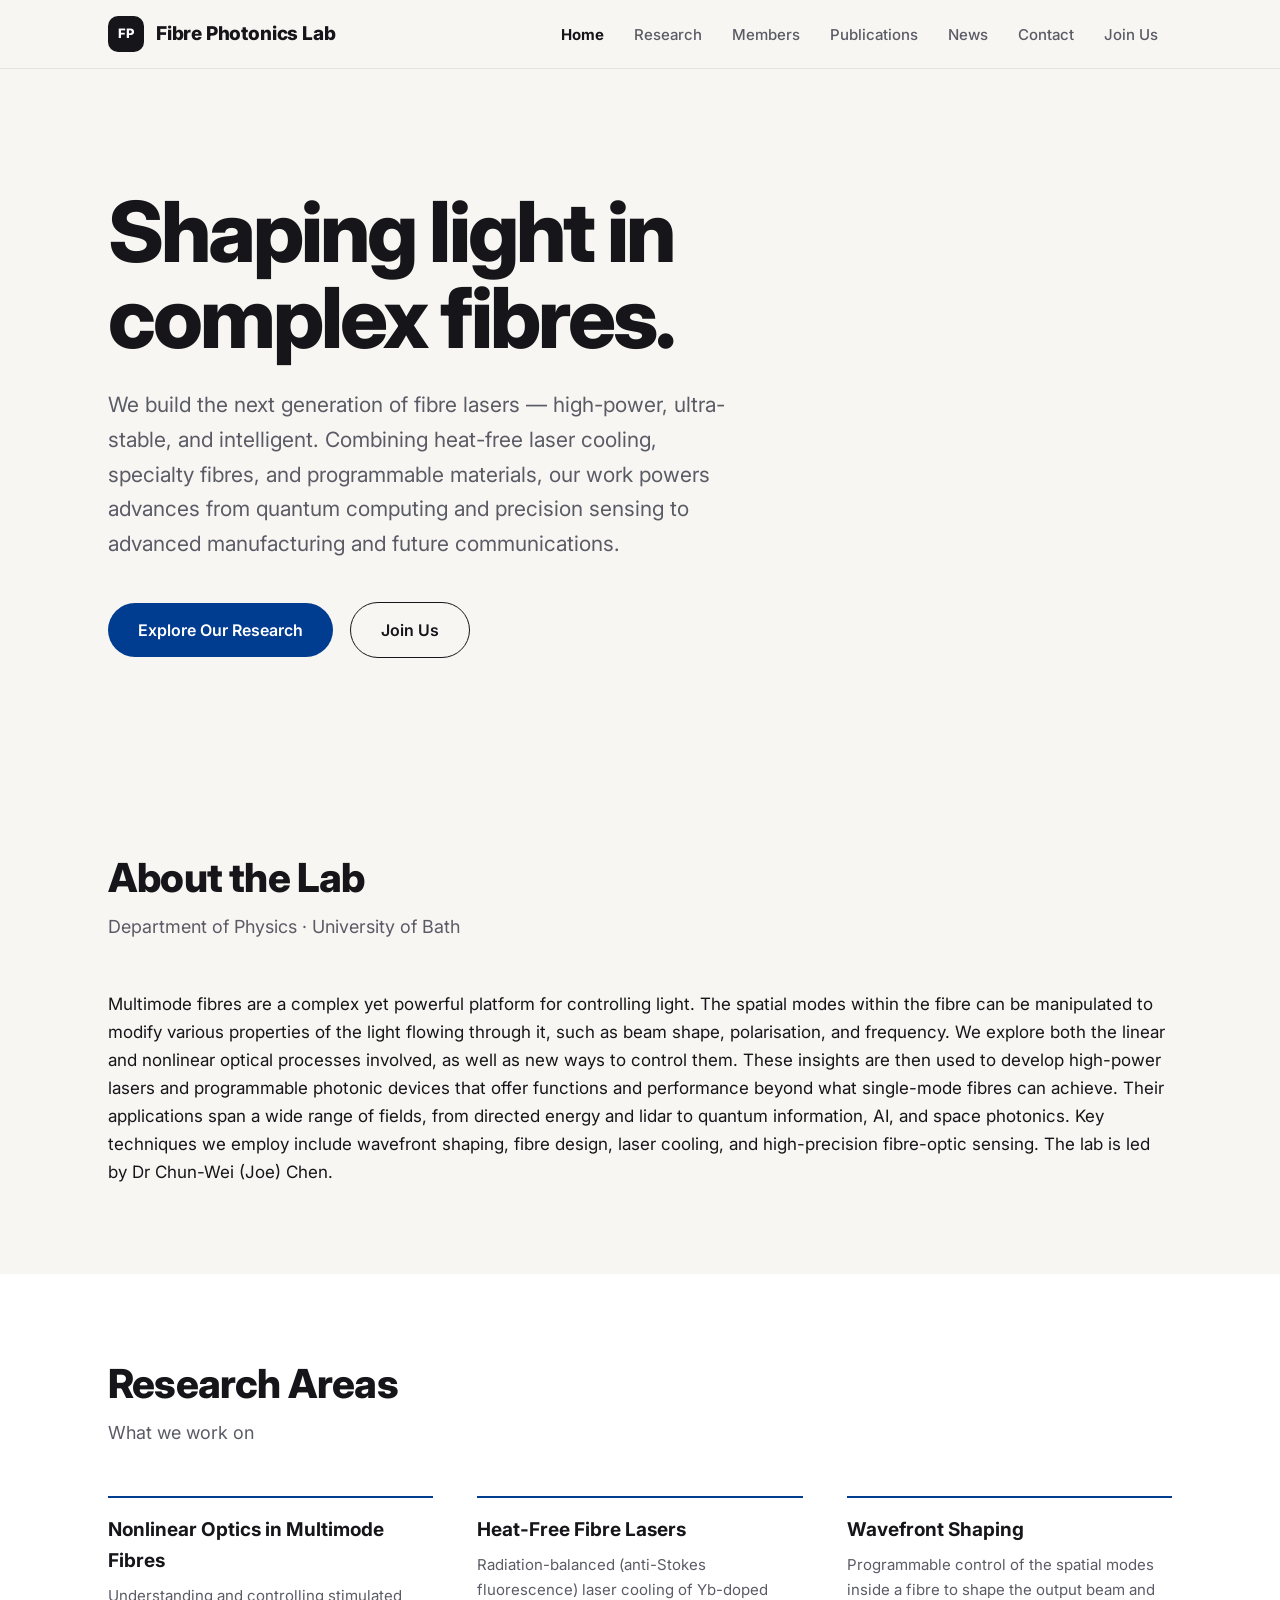
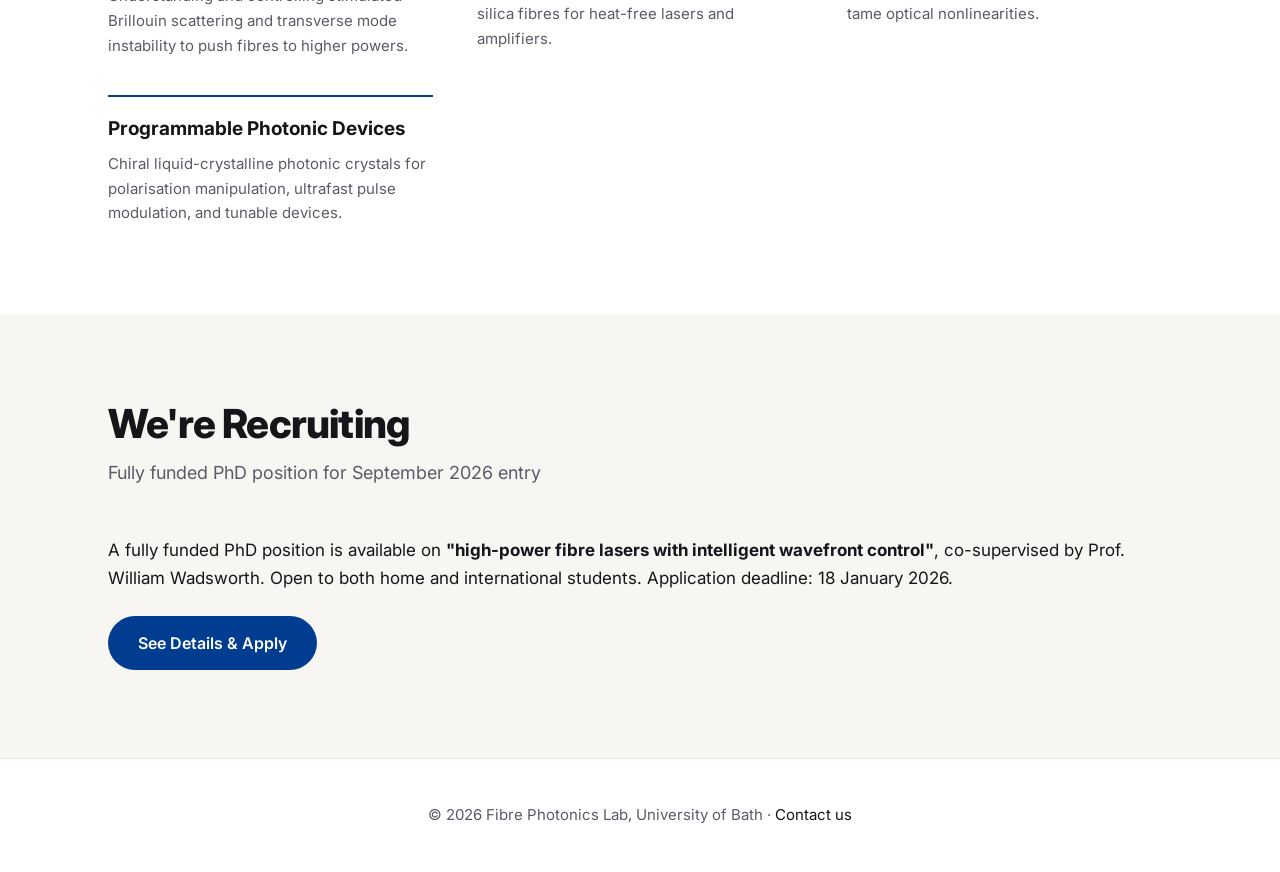
==== index.html @ a0004a12 "Make mobile header non-sticky so dropdown frosted-glass renders on iOS Safari (v4)" ====
<!DOCTYPE html>
<!-- ============================================================
     首頁 (index.html)
     這是網站的門面。想改文字，直接修改下面 <h1>、<p> 等標籤裡的文字。
     ============================================================ -->
<html lang="en">
<head>
  <meta charset="UTF-8">
  <meta name="viewport" content="width=device-width, initial-scale=1.0">
  <title>Fibre Photonics Lab — University of Bath</title>
  <link rel="preconnect" href="https://fonts.googleapis.com">
  <link rel="preconnect" href="https://fonts.gstatic.com" crossorigin>
  <link href="https://fonts.googleapis.com/css2?family=Inter:wght@400;500;600;700;800&display=swap" rel="stylesheet">
  <link rel="stylesheet" href="css/style.css?v=4">
  <script src="js/nav.js?v=4" defer></script>
</head>
<body>

  <!-- 頁首導覽列（每一頁都一樣，改的時候每頁都要改） -->
  <header class="site-header">
    <nav class="nav">
      <a href="index.html" class="nav-brand">
        <span class="nav-logo">FP</span>
        <span>Fibre Photonics Lab</span>
      </a>
      <ul class="nav-links">
        <li><a href="index.html" class="active">Home</a></li>
        <li><a href="research.html">Research</a></li>
        <li><a href="members.html">Members</a></li>
        <li><a href="publications.html">Publications</a></li>
        <li><a href="news.html">News</a></li>
        <li><a href="contact.html">Contact</a></li>
        <li><a href="join.html">Join Us</a></li>
      </ul>
    </nav>
  </header>

  <!-- 首頁大圖區 -->
  <section class="hero">
    <div class="container">
      <h1>Shaping light in<br>complex fibres.</h1>
      <!-- 這段 hero 介紹有兩種版本，每次重新整理由下方 <script> 隨機顯示其一。
           預設文字（給未啟用 JavaScript 的訪客）為版本 A。 -->
      <p id="hero-blurb">We study the linear and nonlinear optics of multimode fibres,
         using wavefront shaping to control how light propagates and amplifies inside them.
         By steering the many spatial modes of a fibre, we tame nonlinear effects and sculpt
         the output beam — turning complexity into a tool for building brighter, cleaner, and
         more controllable light sources.</p>
      <a href="research.html" class="btn">Explore Our Research</a>
      <a href="join.html" class="btn btn-outline">Join Us</a>
    </div>
  </section>

  <!-- 簡介區（採用官方研究說明） -->
  <section class="section">
    <div class="container">
      <h2>About the Lab</h2>
      <p class="subtitle">Department of Physics · University of Bath</p>
      <p>
        Multimode fibres are a complex yet powerful platform for controlling light.
        The spatial modes within the fibre can be manipulated to modify various
        properties of the light flowing through it, such as beam shape, polarisation,
        and frequency. We explore both the linear and nonlinear optical processes
        involved, as well as new ways to control them. These insights are then used
        to develop high-power lasers and programmable photonic devices that offer
        functions and performance beyond what single-mode fibres can achieve. Their
        applications span a wide range of fields, from directed energy and lidar to
        quantum information, AI, and space photonics. Key techniques we employ include
        wavefront shaping, fibre design, laser cooling, and high-precision fibre-optic
        sensing. The lab is led by Dr Chun-Wei (Joe) Chen.
      </p>
    </div>
  </section>

  <!-- 研究方向預覽 -->
  <section class="section section-soft">
    <div class="container">
      <h2>Research Areas</h2>
      <p class="subtitle">What we work on</p>
      <div class="feature-grid">
        <div class="feature">
          <h3>Nonlinear Optics in Multimode Fibres</h3>
          <p>Understanding and controlling stimulated Brillouin scattering and transverse
             mode instability to push fibres to higher powers.</p>
        </div>
        <div class="feature">
          <h3>Heat-Free Fibre Lasers</h3>
          <p>Radiation-balanced (anti-Stokes fluorescence) laser cooling of Yb-doped
             silica fibres for heat-free lasers and amplifiers.</p>
        </div>
        <div class="feature">
          <h3>Wavefront Shaping</h3>
          <p>Programmable control of the spatial modes inside a fibre to shape the output
             beam and tame optical nonlinearities.</p>
        </div>
        <div class="feature">
          <h3>Programmable Photonic Devices</h3>
          <p>Chiral liquid-crystalline photonic crystals for polarisation manipulation,
             ultrafast pulse modulation, and tunable devices.</p>
        </div>
      </div>
    </div>
  </section>

  <!-- 招生提示 -->
  <section class="section">
    <div class="container">
      <h2>We're Recruiting</h2>
      <p class="subtitle">Fully funded PhD position for September 2026 entry</p>
      <p>
        A fully funded PhD position is available on <strong>"high-power fibre lasers with
        intelligent wavefront control"</strong>, co-supervised by Prof. William Wadsworth.
        Open to both home and international students. Application deadline: 18 January 2026.
      </p>
      <p style="margin-top:24px;"><a href="join.html" class="btn">See Details &amp; Apply</a></p>
    </div>
  </section>

  <!-- 頁尾（每一頁都一樣） -->
  <footer class="site-footer">
    <div class="container">
      <p>© 2026 Fibre Photonics Lab, University of Bath ·
         <a href="contact.html">Contact us</a></p>
    </div>
  </footer>

  <!-- Hero 介紹段落：兩種版本，每次載入隨機顯示其一。
       要修改文字，改下面陣列裡的兩個字串即可（用半形雙引號包住，結尾加逗號）。 -->
  <script>
    (function () {
      var blurbs = [
        "We study the linear and nonlinear optics of multimode fibres, using wavefront shaping to control how light propagates and amplifies inside them. By steering the many spatial modes of a fibre, we tame nonlinear effects and sculpt the output beam — turning complexity into a tool for building brighter, cleaner, and more controllable light sources.",
        "We build the next generation of fibre lasers — high-power, ultra-stable, and intelligent. Combining heat-free laser cooling, specialty fibres, and programmable materials, our work powers advances from quantum computing and precision sensing to advanced manufacturing and future communications."
      ];
      var el = document.getElementById('hero-blurb');
      if (el) { el.textContent = blurbs[Math.floor(Math.random() * blurbs.length)]; }
    })();
  </script>

</body>
</html>
---- css/style.css ----
/* ============================================================
   CWC Lab 網站樣式表 (style.css) — 現代淺色版
   ------------------------------------------------------------
   風格：米白底、大字體、大量留白、單一鮮明強調色、滑順動畫。
   想換主色，只要改下面 :root 區塊裡的 --color-accent 即可。
   ============================================================ */

/* --- 1. 全站顏色設定（想換色改這裡） --- */
:root {
  --color-accent: #003c8f;        /* 強調色：University of Bath 藍（按鈕、連結、重點） */
  --color-accent-dark: #002a66;   /* 強調色加深，hover 用 */
  --color-ink: #16161a;           /* 主要文字（接近黑） */
  --color-ink-soft: #5b5b66;      /* 次要文字（灰） */
  --color-bg: #f7f6f3;            /* 全站米白背景 */
  --color-surface: #ffffff;       /* 卡片／區塊白底 */
  --color-border: #e6e4dd;        /* 淺色分隔線 */
  --max-width: 1120px;            /* 內容最大寬度 */
}

/* --- 2. 基本重置 --- */
* { margin: 0; padding: 0; box-sizing: border-box; }
html { scroll-behavior: smooth; }

body {
  font-family: "Inter", -apple-system, "Segoe UI", "Helvetica Neue",
               "PingFang TC", "Microsoft JhengHei", sans-serif;
  color: var(--color-ink);
  background: var(--color-bg);
  line-height: 1.65;
  font-size: 17px;
  -webkit-font-smoothing: antialiased;
}

a { color: var(--color-accent); text-decoration: none; transition: color .15s; }
a:hover { color: var(--color-accent-dark); }

img { max-width: 100%; display: block; }

/* --- 3. 共用容器 --- */
.container {
  max-width: var(--max-width);
  margin: 0 auto;
  padding: 0 28px;
}

.section { padding: 88px 0; }
.section-soft { background: var(--color-surface); }

.section h2 {
  font-size: 40px;
  font-weight: 800;
  letter-spacing: -0.02em;
  line-height: 1.1;
  margin-bottom: 12px;
}
.section .subtitle {
  color: var(--color-ink-soft);
  font-size: 18px;
  margin-bottom: 48px;
}

/* --- 4. 頁首與導覽列（淺色、半透明、滑動時固定） --- */
.site-header {
  background: rgba(247, 246, 243, 0.85);
  backdrop-filter: saturate(180%) blur(12px);
  -webkit-backdrop-filter: saturate(180%) blur(12px);
  border-bottom: 1px solid var(--color-border);
  position: sticky;
  top: 0;
  z-index: 100;
}
.nav {
  display: flex;
  align-items: center;
  justify-content: space-between;
  max-width: var(--max-width);
  margin: 0 auto;
  padding: 16px 28px;
}
.nav-brand {
  display: flex;
  align-items: center;
  gap: 12px;
  color: var(--color-ink);
  font-weight: 800;
  font-size: 19px;
  letter-spacing: -0.01em;
}
.nav-brand:hover { color: var(--color-ink); }
.nav-logo {
  width: 36px; height: 36px;
  background: var(--color-ink);
  color: #fff;
  border-radius: 10px;
  display: grid; place-items: center;
  font-weight: 800; font-size: 13px;
  letter-spacing: 0.02em;
}
.nav-links { display: flex; gap: 2px; list-style: none; flex-wrap: wrap; }
.nav-links a {
  color: var(--color-ink-soft);
  padding: 8px 14px;
  border-radius: 8px;
  font-size: 15px;
  font-weight: 500;
  transition: background .15s, color .15s;
}
.nav-links a:hover { background: rgba(0,0,0,.05); color: var(--color-ink); }
.nav-links a.active { color: var(--color-ink); font-weight: 700; }

/* 漢堡按鈕：電腦版隱藏，手機版才顯示（見下方 media query） */
.nav-toggle {
  display: none;
  flex-direction: column;
  justify-content: center;
  gap: 5px;
  width: 44px; height: 40px;
  padding: 8px;
  background: none; border: 0; cursor: pointer;
}
.nav-toggle span {
  display: block; width: 24px; height: 2px;
  background: var(--color-ink); border-radius: 2px;
  transition: transform .2s ease, opacity .2s ease;
}

/* --- 5. 首頁大圖 (Hero) — 淺色、超大標題 --- */
.hero {
  padding: 120px 0 110px;
  text-align: left;
}
.hero h1 {
  font-size: clamp(44px, 7vw, 84px);
  font-weight: 800;
  line-height: 1.02;
  letter-spacing: -0.035em;
  margin-bottom: 28px;
}
.hero p {
  font-size: 21px;
  max-width: 620px;
  margin-bottom: 40px;
  color: var(--color-ink-soft);
}
.btn {
  display: inline-block;
  background: var(--color-accent);
  color: #fff;
  padding: 14px 30px;
  border-radius: 999px;
  font-weight: 600;
  font-size: 16px;
  transition: transform .12s, box-shadow .15s, background .15s;
}
.btn:hover {
  color: #fff;
  background: var(--color-accent-dark);
  transform: translateY(-2px);
  box-shadow: 0 10px 24px rgba(0,60,143,.28);
}
.btn-outline {
  background: transparent;
  border: 1.5px solid var(--color-ink);
  color: var(--color-ink);
  margin-left: 12px;
}
.btn-outline:hover {
  background: var(--color-ink);
  color: #fff;
  box-shadow: none;
}

/* --- 6. 卡片格線（研究方向、成員共用） --- */
.grid {
  display: grid;
  gap: 24px;
  grid-template-columns: repeat(auto-fill, minmax(280px, 1fr));
}
.card {
  background: var(--color-surface);
  border: 1px solid var(--color-border);
  border-radius: 18px;
  padding: 32px;
  transition: box-shadow .2s, transform .2s, border-color .2s;
}
.card:hover {
  box-shadow: 0 18px 40px rgba(22,22,26,.08);
  transform: translateY(-4px);
  border-color: transparent;
}
.card h3 { font-size: 22px; font-weight: 700; letter-spacing: -0.01em; margin-bottom: 12px; }
.card p { color: var(--color-ink-soft); font-size: 16px; }

/* 區塊在白底時，卡片改用米白底以製造層次 */
.section-soft .card { background: var(--color-bg); }

/* --- 6b. 無方塊的特色格線（首頁研究區用） --- */
.feature-grid {
  display: grid;
  gap: 36px 44px;
  grid-template-columns: repeat(auto-fill, minmax(240px, 1fr));
  margin-top: 8px;
}
.feature { border-top: 2px solid var(--color-accent); padding-top: 16px; }
.feature h3 { font-size: 19px; font-weight: 700; color: var(--color-ink); margin-bottom: 8px; }
.feature p { color: var(--color-ink-soft); font-size: 15px; }

/* --- 6c. 重點區塊（左側強調線，非方框） --- */
.highlight { border-left: 4px solid var(--color-accent); padding: 6px 0 6px 24px; margin-bottom: 44px; }
.highlight h3 { font-size: 23px; font-weight: 700; letter-spacing: -0.01em; margin-bottom: 12px; }
.highlight p { color: var(--color-ink-soft); }

/* --- 7. 成員大頭照（用文字縮寫當預設頭像） --- */
.person { text-align: center; }
.avatar {
  width: 104px; height: 104px;
  border-radius: 50%;
  margin: 0 auto 16px;
  background: var(--color-accent);
  color: #fff;
  display: grid; place-items: center;
  font-size: 34px; font-weight: 700;
  overflow: hidden;
}
.avatar img { width: 100%; height: 100%; object-fit: cover; }
.person h3 { font-size: 19px; margin-bottom: 2px; }
.person .role { color: var(--color-accent); font-weight: 600; font-size: 14px; margin-bottom: 8px; }
.person .bio { font-size: 15px; color: var(--color-ink-soft); }

/* --- 8. 論文清單 --- */
.pub-year {
  font-size: 26px; font-weight: 800; letter-spacing: -0.01em;
  margin: 44px 0 16px;
  padding-bottom: 10px;
  border-bottom: 2px solid var(--color-ink);
}
.pub-list { list-style: none; }
.pub-item { padding: 20px 0; border-bottom: 1px solid var(--color-border); }
.pub-item .pub-title { font-weight: 600; }
.pub-item .pub-authors { color: var(--color-ink-soft); font-size: 15px; }
.pub-item .pub-venue { font-style: italic; color: var(--color-ink-soft); font-size: 15px; }
.pub-item .pub-note { display: block; font-size: 13px; color: var(--color-accent); margin-top: 3px; }
.pub-count { color: var(--color-ink-soft); font-size: 15px; margin-bottom: 8px; }

/* --- 9. 消息列表 --- */
.news-item { display: flex; gap: 24px; padding: 22px 0; border-bottom: 1px solid var(--color-border); }
.news-date { color: var(--color-accent); font-weight: 700; white-space: nowrap; min-width: 110px; }

/* --- 10. 聯絡頁 --- */
.contact-grid { display: grid; grid-template-columns: 1fr 1fr; gap: 48px; }
.contact-info p { margin-bottom: 14px; }
.map-placeholder {
  background: var(--color-surface);
  border: 1px dashed var(--color-border);
  border-radius: 18px;
  min-height: 280px;
  display: grid; place-items: center;
  color: var(--color-ink-soft);
}

/* --- 10b. 成員名冊（橫向列，不用方框） --- */
.roster { margin-top: 4px; }
.role-group {
  font-size: 13px; text-transform: uppercase; letter-spacing: .1em;
  color: var(--color-accent); font-weight: 700;
  margin: 44px 0 4px;
}
.role-group:first-child { margin-top: 0; }
.profile-row {
  display: flex;
  gap: 30px;
  align-items: flex-start;
  padding: 30px 0;
  border-top: 1px solid var(--color-border);
}
.profile-row .avatar {
  margin: 0; flex-shrink: 0;
  width: 96px; height: 96px; font-size: 30px;
}
.profile-body { flex: 1; }
.profile-body h3 { font-size: 22px; margin-bottom: 2px; }
.profile-body .role { color: var(--color-accent); font-weight: 600; font-size: 15px; margin-bottom: 12px; }
.profile-body .bio { color: var(--color-ink-soft); font-size: 16px; margin-bottom: 10px; }
.profile-body .links { font-size: 15px; color: var(--color-ink-soft); }

/* --- 10c. 研究編號條列（不用方框） --- */
.research-overview { font-size: 19px; max-width: 780px; color: var(--color-ink); margin-bottom: 8px; }
.research-list { margin-top: 20px; }
.research-entry {
  display: grid;
  grid-template-columns: 60px 1fr;
  gap: 26px;
  padding: 30px 0;
  border-top: 1px solid var(--color-border);
}
.research-entry .num {
  font-size: 30px; font-weight: 800; color: var(--color-accent);
  font-variant-numeric: tabular-nums; line-height: 1.05;
}
.research-entry h3 { font-size: 23px; font-weight: 700; letter-spacing: -0.01em; margin-bottom: 8px; }
.research-entry p { color: var(--color-ink-soft); font-size: 16px; }

/* --- 11. 頁尾（淺色） --- */
.site-footer {
  background: var(--color-surface);
  border-top: 1px solid var(--color-border);
  color: var(--color-ink-soft);
  padding: 44px 0;
  text-align: center;
  font-size: 15px;
}
.site-footer a { color: var(--color-ink); }

/* --- 12. 手機版調整 --- */
@media (max-width: 720px) {
  .section { padding: 60px 0; }
  .section h2 { font-size: 32px; }
  .hero { padding: 80px 0 70px; }
  .hero p { font-size: 18px; }

  /* 手機版導覽列：品牌 + 漢堡按鈕一行；選單以絕對定位浮在頁面內容「之上」，
     展開時不會把下方內容往下推（避免跳動）。 */
  /* iOS Safari 限制：磨砂用在「吸頂頁首裡的子元素」會失效。
     手機版改成不吸頂（position: static），並關掉頁首自身的 backdrop-filter，
     讓選單的 backdrop-filter 能直接模糊到頁面內容。電腦版仍維持吸頂。 */
  .site-header {
    position: static;
    -webkit-backdrop-filter: none;
    backdrop-filter: none;
  }
  .nav { position: relative; }
  .nav-toggle { display: flex; }
  .nav-links {
    display: none;
    position: absolute;
    top: 100%;
    left: 0;
    right: 0;
    flex-direction: column;
    gap: 12px;
    padding: 14px 24px 20px;
    /* 玻璃磨砂：約 85% 不透明（穿透率 ~15%）+ 背景模糊 */
    background: rgba(247, 246, 243, 0.92);
    -webkit-backdrop-filter: saturate(180%) blur(40px);
    backdrop-filter: saturate(180%) blur(40px);
    border-bottom: 1px solid var(--color-border);
    box-shadow: 0 14px 28px rgba(0,0,0,.14);
    z-index: 200;
  }
  .nav.nav-open .nav-links { display: flex; }
  .nav-links a { padding: 14px 8px; font-size: 19px; }
  /* 開啟時把三條線變成 X */
  .nav.nav-open .nav-toggle span:nth-child(1) { transform: translateY(7px) rotate(45deg); }
  .nav.nav-open .nav-toggle span:nth-child(2) { opacity: 0; }
  .nav.nav-open .nav-toggle span:nth-child(3) { transform: translateY(-7px) rotate(-45deg); }

  .contact-grid { grid-template-columns: 1fr; }
  .btn-outline { margin-left: 0; margin-top: 12px; }
  .profile-row { flex-direction: column; gap: 16px; }
  .research-entry { grid-template-columns: 1fr; gap: 8px; }
  .research-entry .num { font-size: 22px; }
}

/* --- 13. 聯絡頁地圖內嵌 --- */
.map-embed {
  border: 0;
  width: 100%;
  height: 320px;
  border-radius: 18px;
  display: block;
}
.map-actions { margin-top: 14px; }
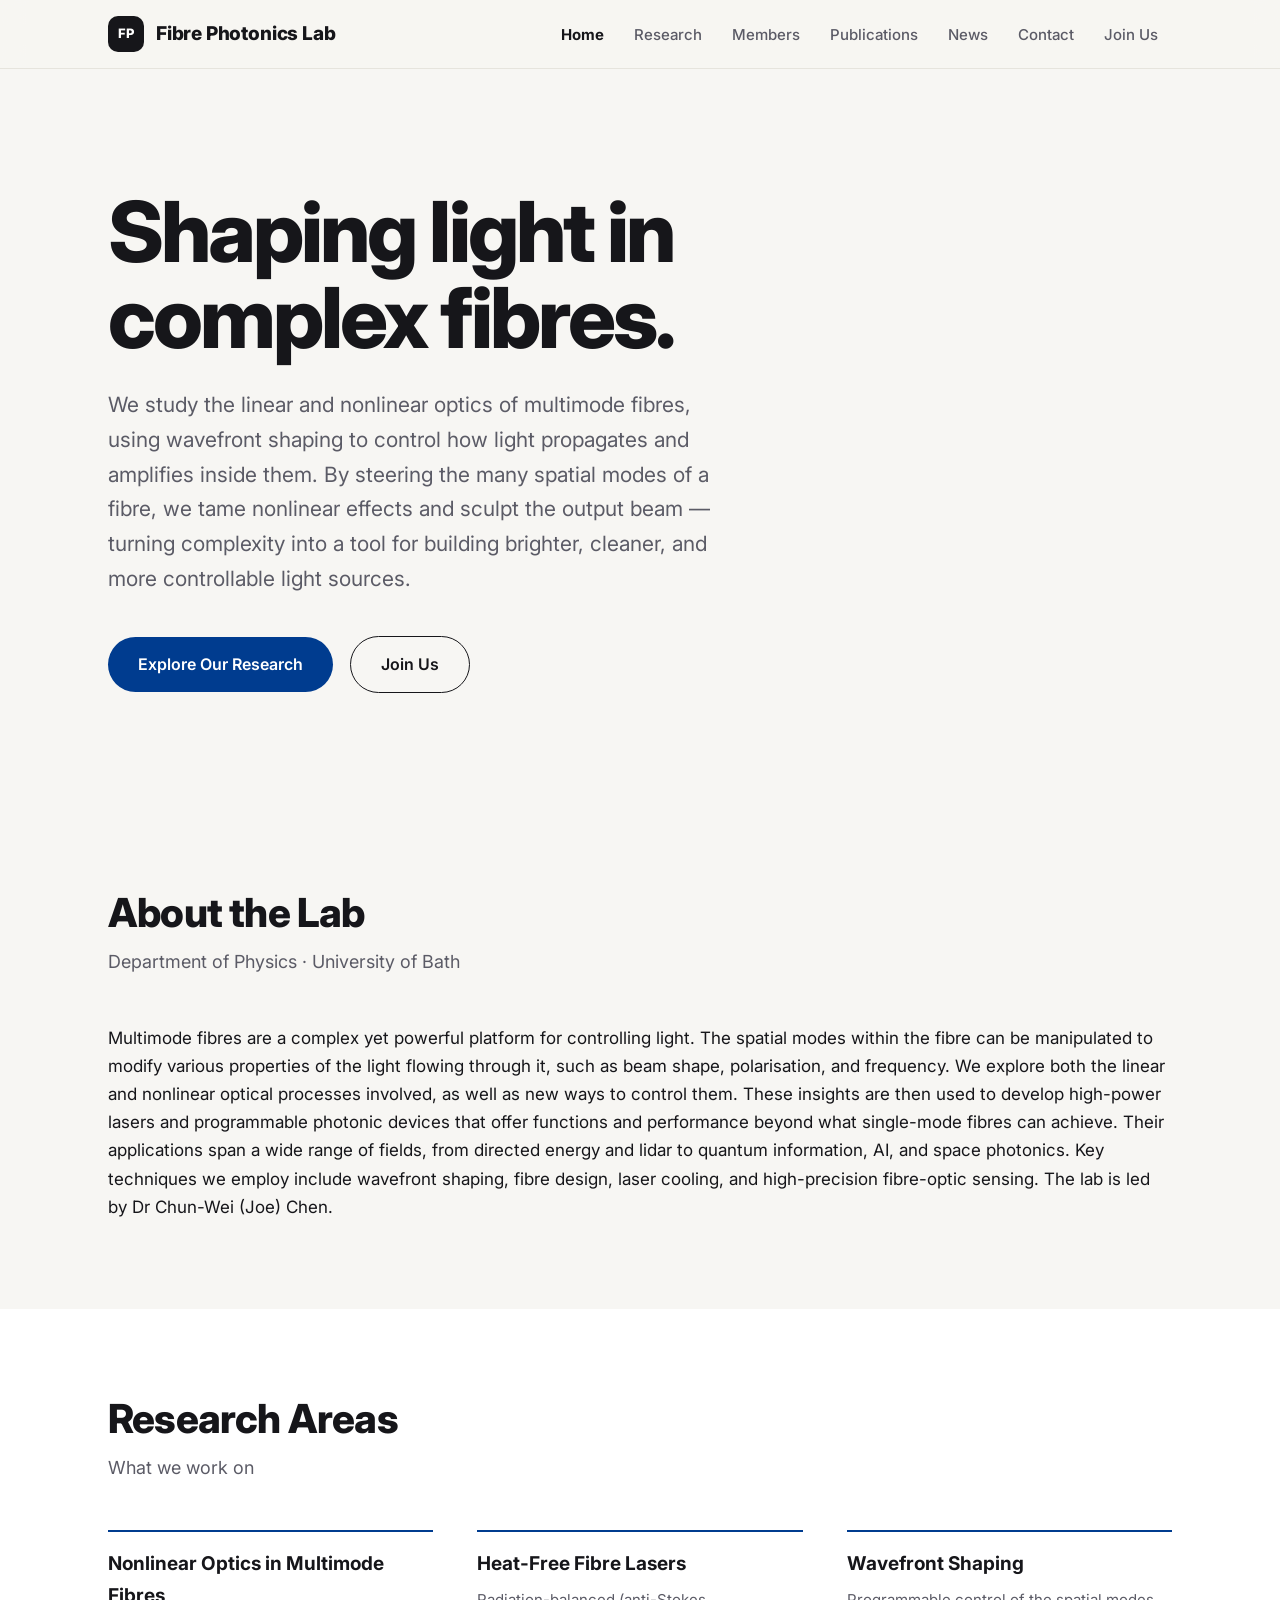
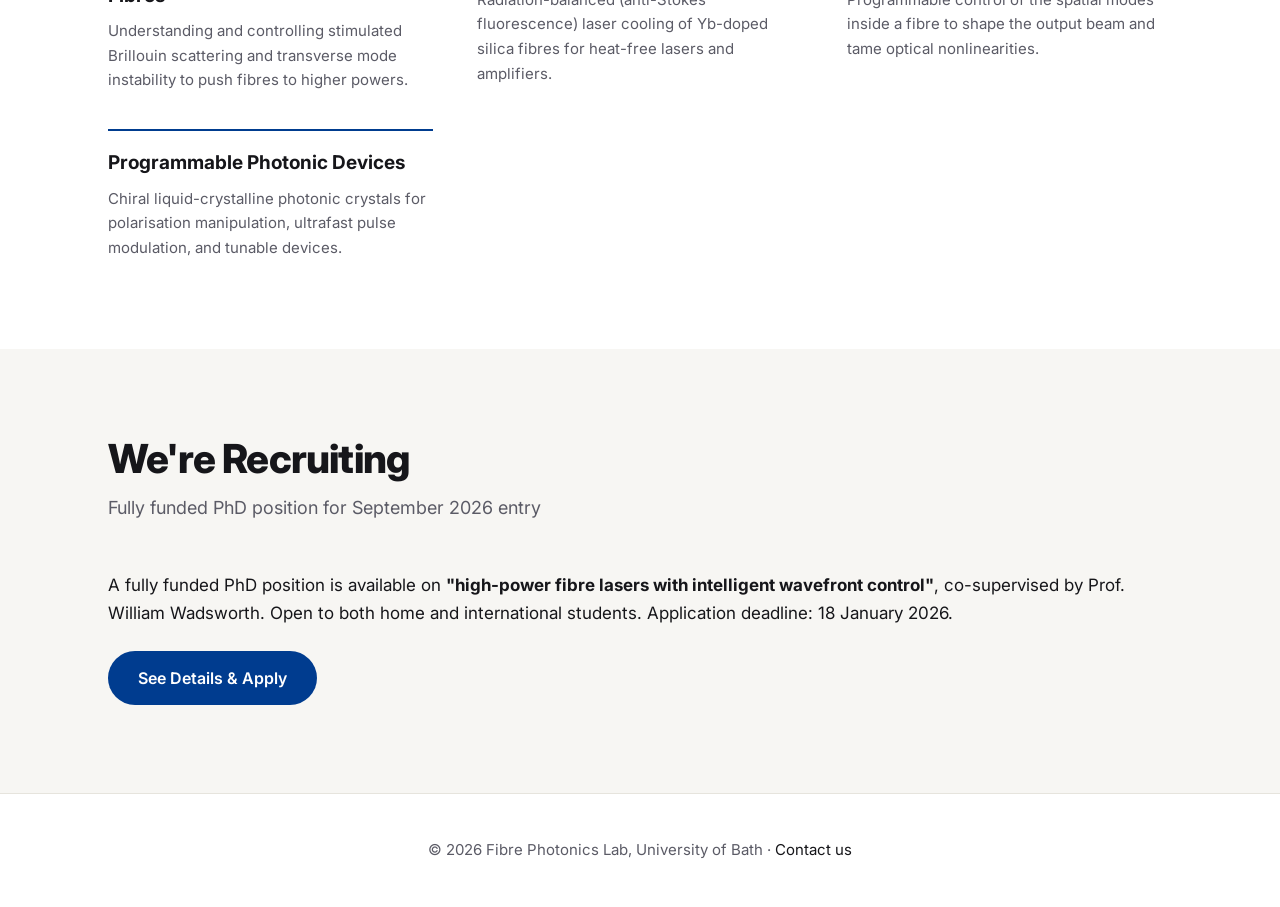
==== commit b8fc070f: "Add per-article DOI link buttons on Publications page (Crossref-resolved)" ====
--- a/index.html
+++ b/index.html
@@ -11,8 +11,8 @@
   <link rel="preconnect" href="https://fonts.googleapis.com">
   <link rel="preconnect" href="https://fonts.gstatic.com" crossorigin>
   <link href="https://fonts.googleapis.com/css2?family=Inter:wght@400;500;600;700;800&display=swap" rel="stylesheet">
-  <link rel="stylesheet" href="css/style.css?v=4">
-  <script src="js/nav.js?v=4" defer></script>
+  <link rel="stylesheet" href="css/style.css?v=5">
+  <script src="js/nav.js?v=5" defer></script>
 </head>
 <body>
 
--- a/css/style.css
+++ b/css/style.css
@@ -241,6 +241,18 @@
 .pub-item .pub-venue { font-style: italic; color: var(--color-ink-soft); font-size: 15px; }
 .pub-item .pub-note { display: block; font-size: 13px; color: var(--color-accent); margin-top: 3px; }
 .pub-count { color: var(--color-ink-soft); font-size: 15px; margin-bottom: 8px; }
+.pub-link {
+  display: inline-block;
+  margin-top: 10px;
+  padding: 5px 15px;
+  font-size: 13px;
+  font-weight: 600;
+  color: var(--color-accent);
+  border: 1px solid var(--color-accent);
+  border-radius: 999px;
+  transition: background .15s, color .15s;
+}
+.pub-link:hover { background: var(--color-accent); color: #fff; text-decoration: none; }
 
 /* --- 9. 消息列表 --- */
 .news-item { display: flex; gap: 24px; padding: 22px 0; border-bottom: 1px solid var(--color-border); }
@@ -315,37 +327,33 @@
 @media (max-width: 720px) {
   .section { padding: 60px 0; }
   .section h2 { font-size: 32px; }
-  .hero { padding: 80px 0 70px; }
+  .hero { padding: 44px 0 64px; }
   .hero p { font-size: 18px; }
 
-  /* 手機版導覽列：品牌 + 漢堡按鈕一行；選單以絕對定位浮在頁面內容「之上」，
-     展開時不會把下方內容往下推（避免跳動）。 */
-  /* iOS Safari 限制：磨砂用在「吸頂頁首裡的子元素」會失效。
-     手機版改成不吸頂（position: static），並關掉頁首自身的 backdrop-filter，
-     讓選單的 backdrop-filter 能直接模糊到頁面內容。電腦版仍維持吸頂。 */
+  /* 手機版導覽列：頁首改為「固定吸頂」(position: fixed)，選單在「頁首內」展開，
+     由頁首這一個元素本身的 backdrop-filter 一起磨砂 —— iOS Safari 對吸頂元素
+     本身的磨砂是支援的（對其子元素則否），這樣選單才會有磨砂效果。
+     固定定位也讓選單展開時不會把頁面內容往下推（避免跳動），標題維持吸頂。 */
   .site-header {
-    position: static;
-    -webkit-backdrop-filter: none;
-    backdrop-filter: none;
+    position: fixed;
+    top: 0; left: 0; right: 0;
+    /* 玻璃磨砂：約 92% 不透明（穿透率 ~8%）+ 背景模糊 */
+    background: rgba(247, 246, 243, 0.92);
+    -webkit-backdrop-filter: saturate(180%) blur(40px);
+    backdrop-filter: saturate(180%) blur(40px);
+    box-shadow: 0 6px 20px rgba(0, 0, 0, .06);
   }
-  .nav { position: relative; }
+  body { padding-top: 68px; } /* 預留固定頁首高度；JS 會再校正成精確值 */
+  .nav { flex-wrap: wrap; }
   .nav-toggle { display: flex; }
   .nav-links {
     display: none;
-    position: absolute;
-    top: 100%;
-    left: 0;
-    right: 0;
+    width: 100%;
     flex-direction: column;
     gap: 12px;
-    padding: 14px 24px 20px;
-    /* 玻璃磨砂：約 85% 不透明（穿透率 ~15%）+ 背景模糊 */
-    background: rgba(247, 246, 243, 0.92);
-    -webkit-backdrop-filter: saturate(180%) blur(40px);
-    backdrop-filter: saturate(180%) blur(40px);
-    border-bottom: 1px solid var(--color-border);
-    box-shadow: 0 14px 28px rgba(0,0,0,.14);
-    z-index: 200;
+    margin-top: 8px;
+    padding: 10px 0 4px;
+    border-top: 1px solid var(--color-border);
   }
   .nav.nav-open .nav-links { display: flex; }
   .nav-links a { padding: 14px 8px; font-size: 19px; }
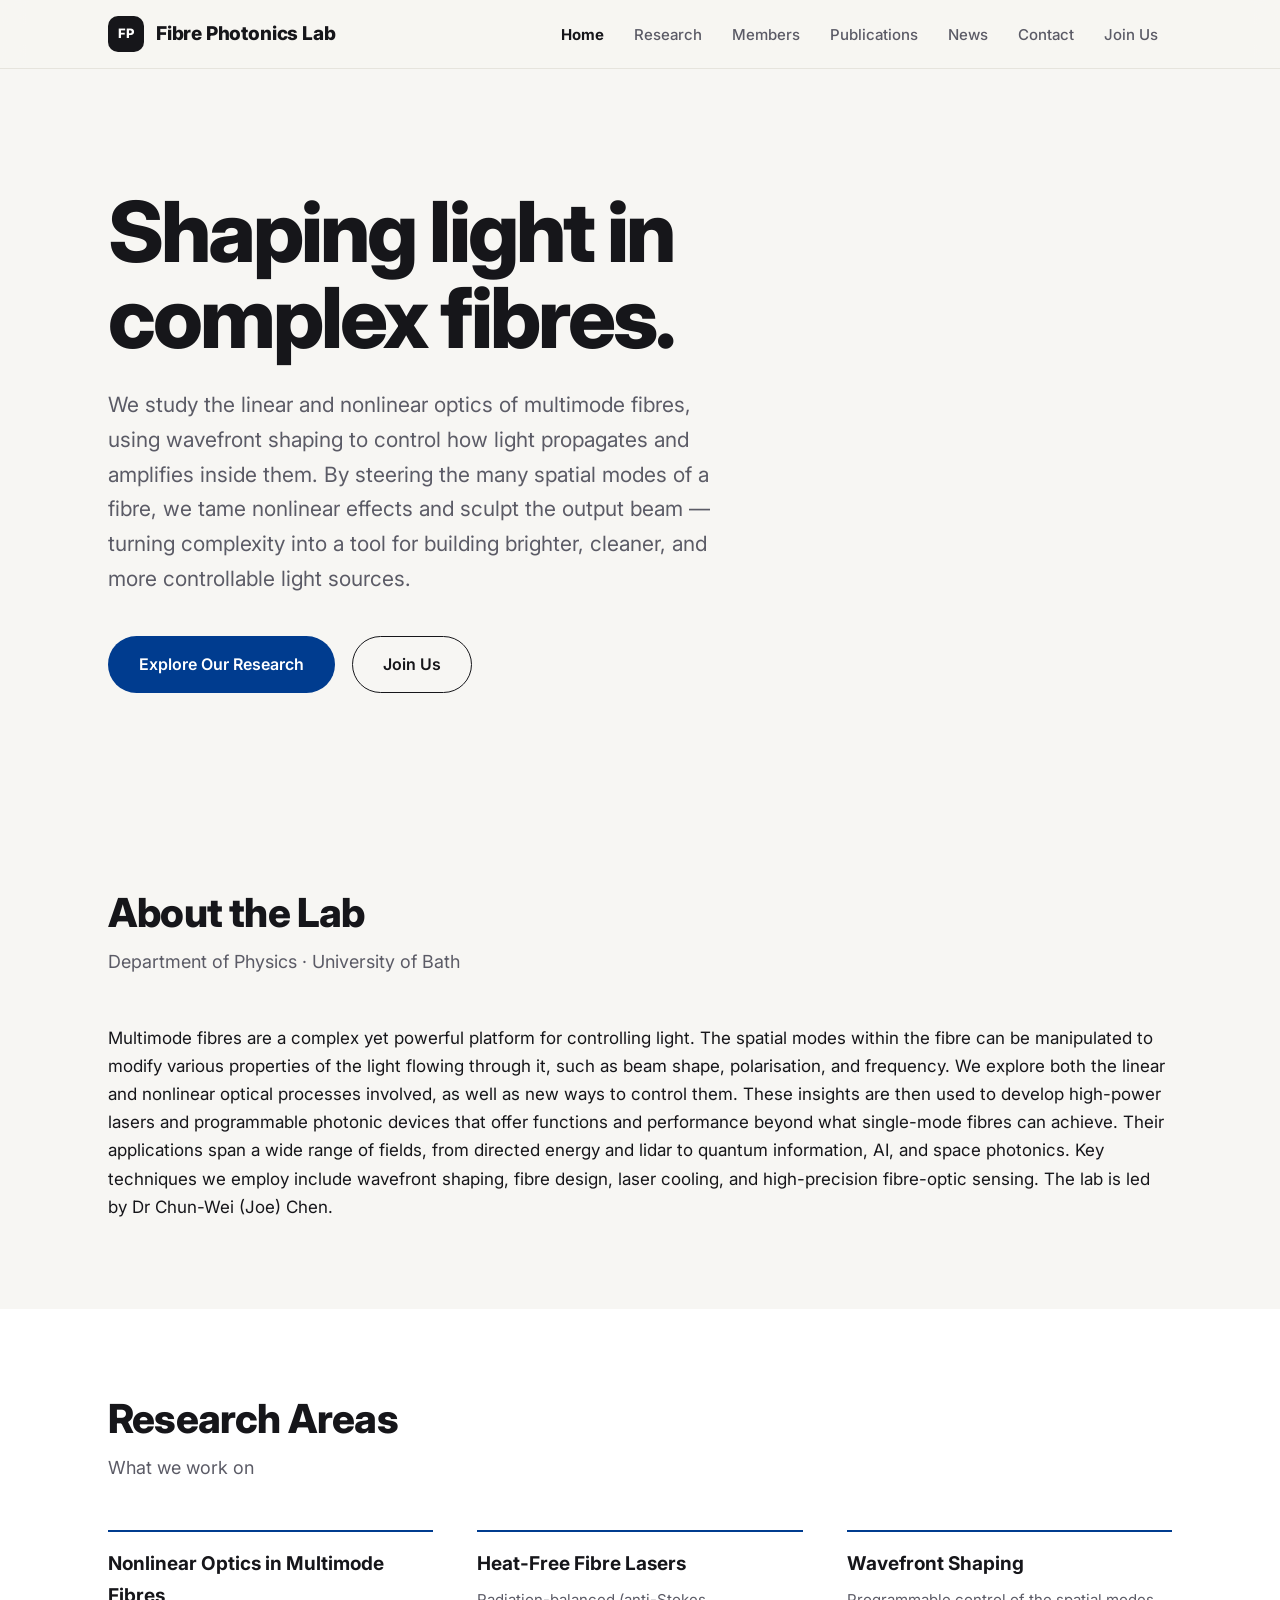
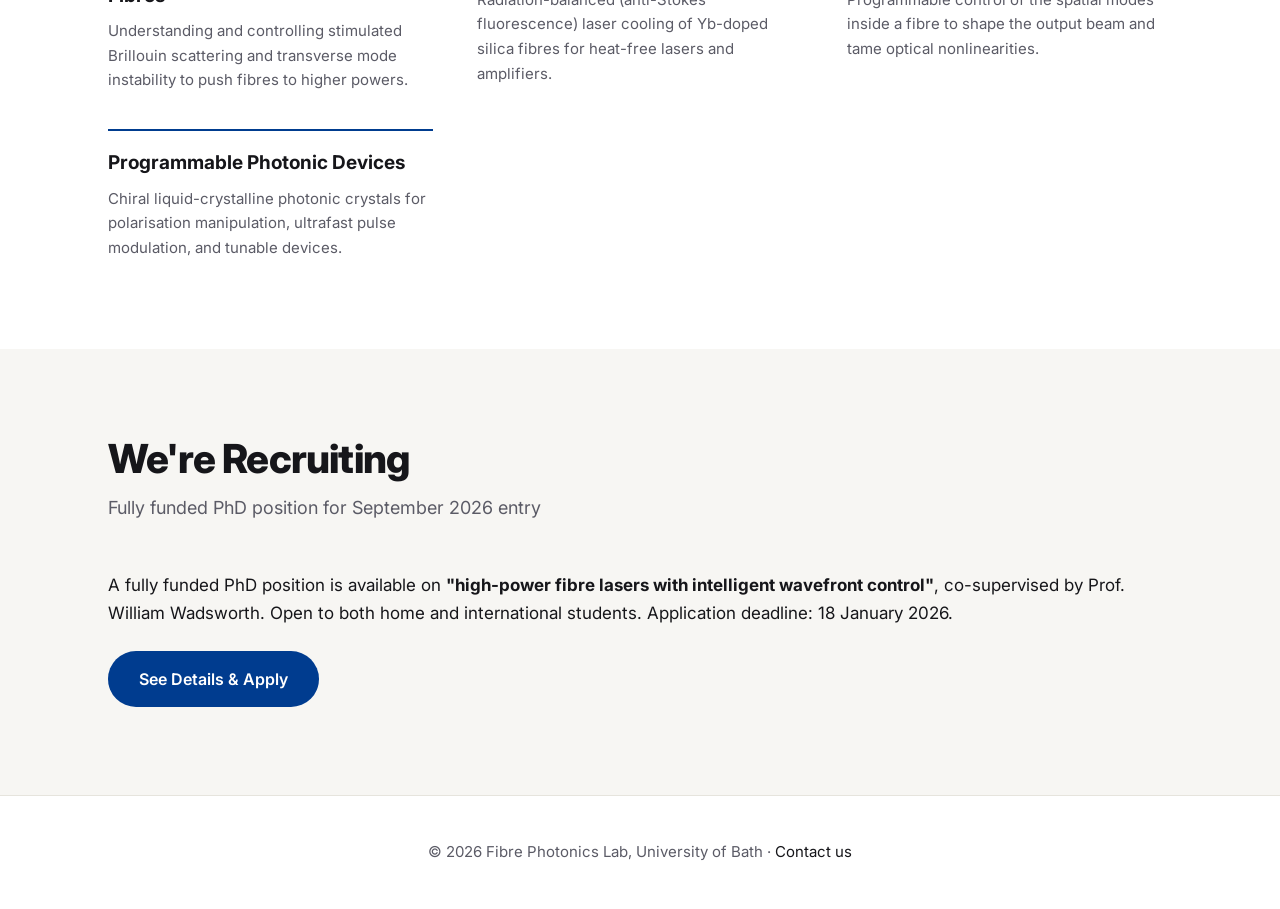
==== commit b9c83549: "Balance hero buttons: give solid button a transparent border so both match the outline button size" ====
--- a/index.html
+++ b/index.html
@@ -11,8 +11,8 @@
   <link rel="preconnect" href="https://fonts.googleapis.com">
   <link rel="preconnect" href="https://fonts.gstatic.com" crossorigin>
   <link href="https://fonts.googleapis.com/css2?family=Inter:wght@400;500;600;700;800&display=swap" rel="stylesheet">
-  <link rel="stylesheet" href="css/style.css?v=5">
-  <script src="js/nav.js?v=5" defer></script>
+  <link rel="stylesheet" href="css/style.css?v=8">
+  <script src="js/nav.js?v=8" defer></script>
 </head>
 <body>
 
--- a/css/style.css
+++ b/css/style.css
@@ -147,6 +147,7 @@
   background: var(--color-accent);
   color: #fff;
   padding: 14px 30px;
+  border: 1.5px solid transparent; /* 與外框按鈕同寬的透明邊框，讓兩顆按鈕大小一致 */
   border-radius: 999px;
   font-weight: 600;
   font-size: 16px;
@@ -242,17 +243,13 @@
 .pub-item .pub-note { display: block; font-size: 13px; color: var(--color-accent); margin-top: 3px; }
 .pub-count { color: var(--color-ink-soft); font-size: 15px; margin-bottom: 8px; }
 .pub-link {
-  display: inline-block;
-  margin-top: 10px;
-  padding: 5px 15px;
-  font-size: 13px;
+  font-size: 12px;
   font-weight: 600;
   color: var(--color-accent);
-  border: 1px solid var(--color-accent);
-  border-radius: 999px;
-  transition: background .15s, color .15s;
-}
-.pub-link:hover { background: var(--color-accent); color: #fff; text-decoration: none; }
+  white-space: nowrap;
+  margin-left: 6px;
+}
+.pub-link:hover { text-decoration: underline; }
 
 /* --- 9. 消息列表 --- */
 .news-item { display: flex; gap: 24px; padding: 22px 0; border-bottom: 1px solid var(--color-border); }
@@ -330,17 +327,14 @@
   .hero { padding: 44px 0 64px; }
   .hero p { font-size: 18px; }
 
-  /* 手機版導覽列：頁首改為「固定吸頂」(position: fixed)，選單在「頁首內」展開，
-     由頁首這一個元素本身的 backdrop-filter 一起磨砂 —— iOS Safari 對吸頂元素
-     本身的磨砂是支援的（對其子元素則否），這樣選單才會有磨砂效果。
-     固定定位也讓選單展開時不會把頁面內容往下推（避免跳動），標題維持吸頂。 */
+  /* 手機版導覽列：頁首固定吸頂 (position: fixed)，選單在「頁首內」展開、浮在內容之上，
+     展開時不會把頁面內容往下推（避免跳動），標題維持吸頂。背景為不透明純色（無磨砂）。 */
   .site-header {
     position: fixed;
     top: 0; left: 0; right: 0;
-    /* 玻璃磨砂：約 92% 不透明（穿透率 ~8%）+ 背景模糊 */
-    background: rgba(247, 246, 243, 0.92);
-    -webkit-backdrop-filter: saturate(180%) blur(40px);
-    backdrop-filter: saturate(180%) blur(40px);
+    background: var(--color-bg);
+    -webkit-backdrop-filter: none;
+    backdrop-filter: none;
     box-shadow: 0 6px 20px rgba(0, 0, 0, .06);
   }
   body { padding-top: 68px; } /* 預留固定頁首高度；JS 會再校正成精確值 */
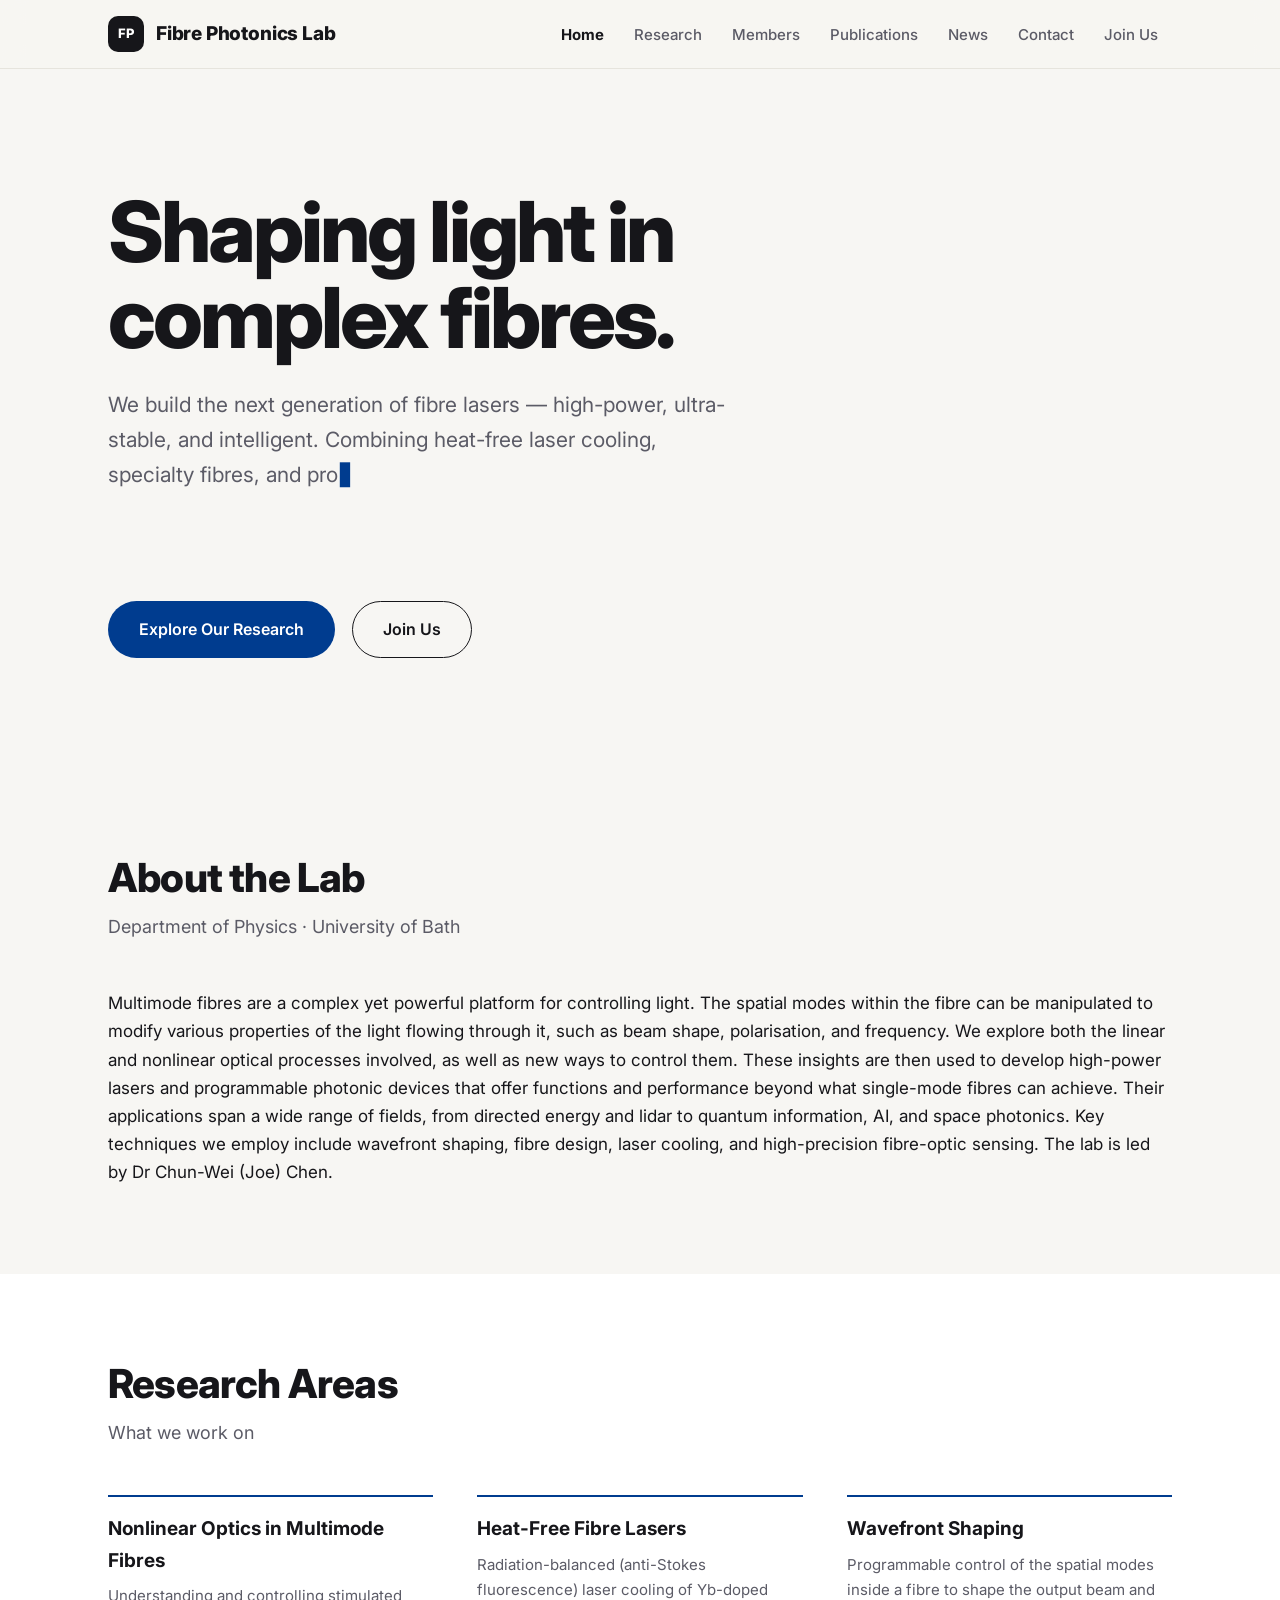
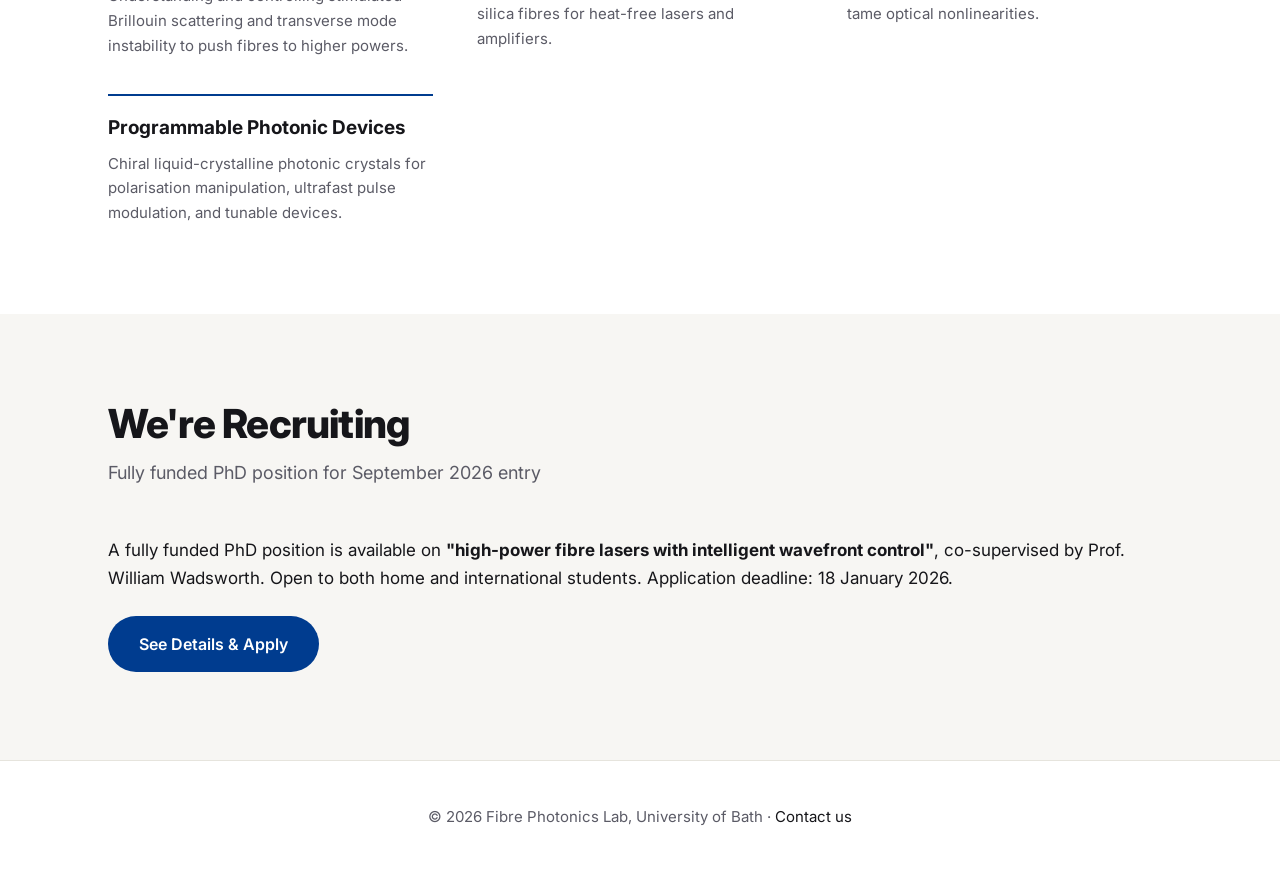
==== commit a6cc2f24: "Slow hero typewriter to a comfortable per-character pace (~12ms/char)" ====
--- a/index.html
+++ b/index.html
@@ -11,8 +11,8 @@
   <link rel="preconnect" href="https://fonts.googleapis.com">
   <link rel="preconnect" href="https://fonts.gstatic.com" crossorigin>
   <link href="https://fonts.googleapis.com/css2?family=Inter:wght@400;500;600;700;800&display=swap" rel="stylesheet">
-  <link rel="stylesheet" href="css/style.css?v=8">
-  <script src="js/nav.js?v=8" defer></script>
+  <link rel="stylesheet" href="css/style.css?v=9">
+  <script src="js/nav.js?v=9" defer></script>
 </head>
 <body>
 
@@ -133,7 +133,42 @@
         "We build the next generation of fibre lasers — high-power, ultra-stable, and intelligent. Combining heat-free laser cooling, specialty fibres, and programmable materials, our work powers advances from quantum computing and precision sensing to advanced manufacturing and future communications."
       ];
       var el = document.getElementById('hero-blurb');
-      if (el) { el.textContent = blurbs[Math.floor(Math.random() * blurbs.length)]; }
+      if (!el) return;
+      var full = blurbs[Math.floor(Math.random() * blurbs.length)];
+
+      // 尊重系統「減少動態效果」設定：直接顯示完整文字，不做動畫
+      if (window.matchMedia && window.matchMedia('(prefers-reduced-motion: reduce)').matches) {
+        el.textContent = full;
+        return;
+      }
+
+      // 打字機效果：約 1 秒內逐字顯示（上方大標題不受影響）
+      el.textContent = full;
+      el.style.minHeight = el.offsetHeight + 'px'; // 先預留高度，逐字時下方按鈕才不會跳動
+      el.textContent = '';
+      var textNode = document.createTextNode('');
+      el.appendChild(textNode);
+      var caret = document.createElement('span');
+      caret.className = 'type-caret';
+      caret.setAttribute('aria-hidden', 'true');
+      caret.textContent = '▋';
+      el.appendChild(caret);
+
+      var msPerChar = 12;                          // 每字約 12ms（整段約 3–4 秒；想調快慢改這個數字即可）
+      var duration = full.length * msPerChar, start = null;
+      function step(ts) {
+        if (start === null) start = ts;
+        var p = Math.min((ts - start) / duration, 1);
+        textNode.nodeValue = full.slice(0, Math.ceil(p * full.length));
+        if (p < 1) {
+          requestAnimationFrame(step);
+        } else {
+          textNode.nodeValue = full;
+          if (caret.parentNode) caret.parentNode.removeChild(caret);
+          el.style.minHeight = '';
+        }
+      }
+      requestAnimationFrame(step);
     })();
   </script>
 
--- a/css/style.css
+++ b/css/style.css
@@ -142,6 +142,14 @@
   margin-bottom: 40px;
   color: var(--color-ink-soft);
 }
+/* 打字機游標（首頁介紹段落逐字出現時顯示，結束後由 JS 移除） */
+.type-caret {
+  display: inline-block;
+  margin-left: 2px;
+  color: var(--color-accent);
+  animation: caret-blink .8s steps(1) infinite;
+}
+@keyframes caret-blink { 50% { opacity: 0; } }
 .btn {
   display: inline-block;
   background: var(--color-accent);
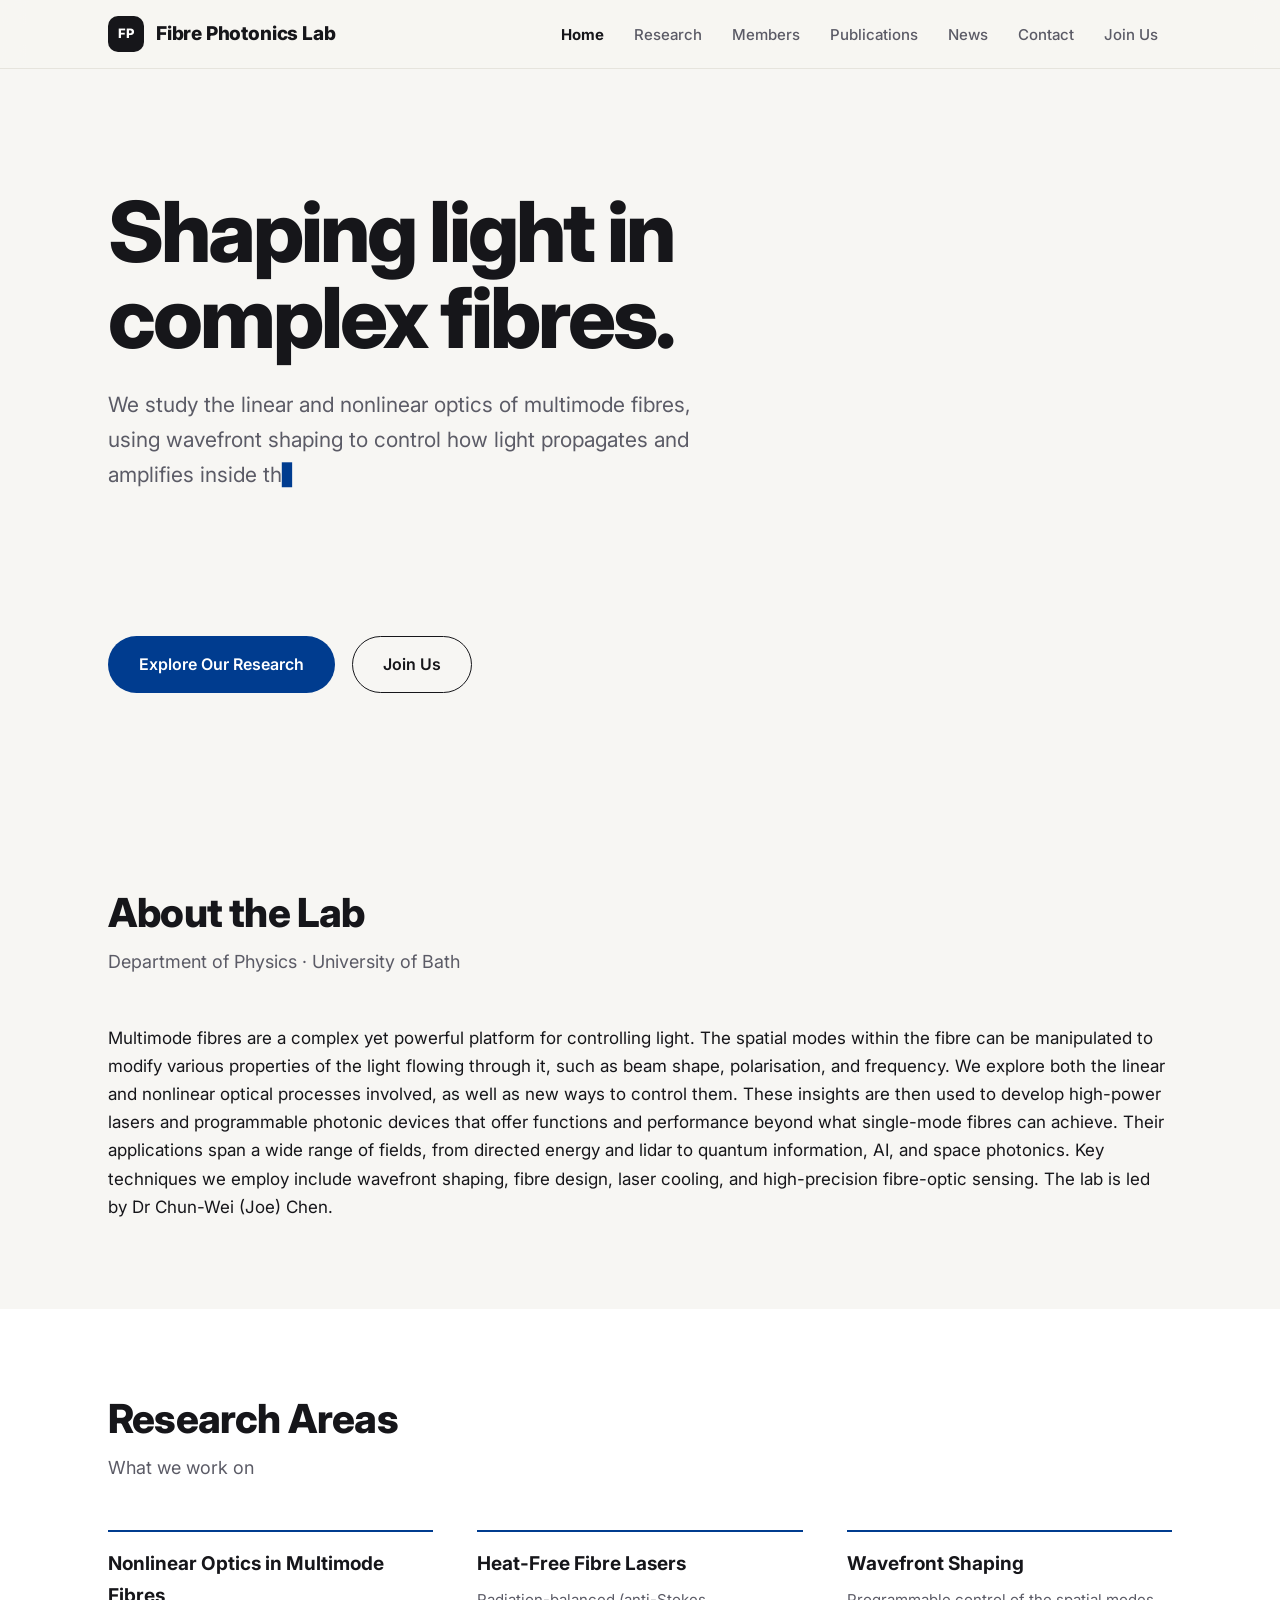
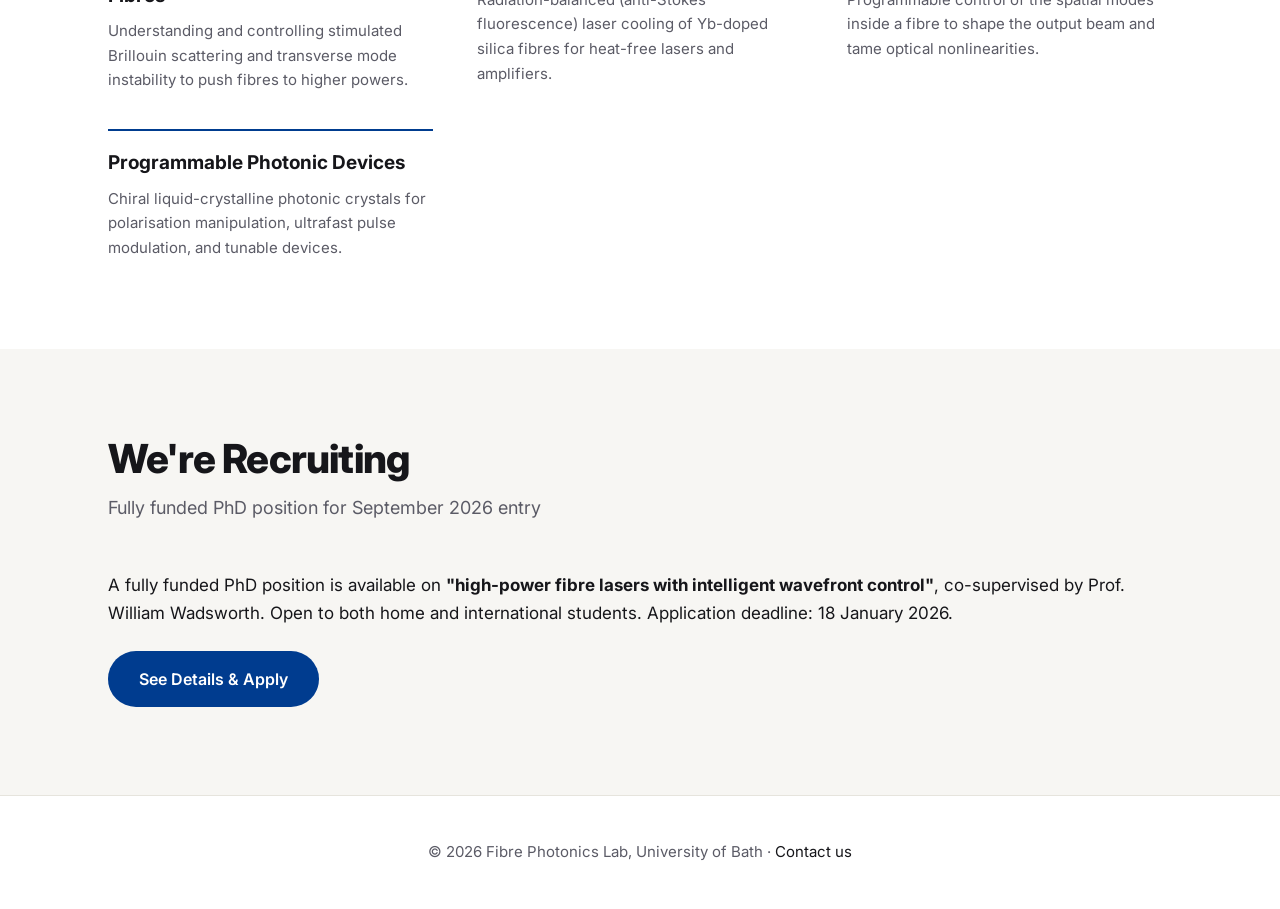
==== commit 85eff9af: "Stable-layout typewriter: reserve full text (transparent) so hero buttons never move" ====
--- a/index.html
+++ b/index.html
@@ -11,8 +11,8 @@
   <link rel="preconnect" href="https://fonts.googleapis.com">
   <link rel="preconnect" href="https://fonts.gstatic.com" crossorigin>
   <link href="https://fonts.googleapis.com/css2?family=Inter:wght@400;500;600;700;800&display=swap" rel="stylesheet">
-  <link rel="stylesheet" href="css/style.css?v=9">
-  <script src="js/nav.js?v=9" defer></script>
+  <link rel="stylesheet" href="css/style.css?v=10">
+  <script src="js/nav.js?v=10" defer></script>
 </head>
 <body>
 
@@ -142,30 +142,37 @@
         return;
       }
 
-      // 打字機效果：約 1 秒內逐字顯示（上方大標題不受影響）
-      el.textContent = full;
-      el.style.minHeight = el.offsetHeight + 'px'; // 先預留高度，逐字時下方按鈕才不會跳動
+      // 打字機效果：整段文字一開始就「佔好版面」（未打出的部分透明），
+      // 因此逐字顯示時段落高度不變，下方按鈕完全不會移動。
       el.textContent = '';
-      var textNode = document.createTextNode('');
-      el.appendChild(textNode);
-      var caret = document.createElement('span');
+      var typed = document.createTextNode('');        // 已顯示（正常顏色）
+      var caret = document.createElement('span');      // 游標（寬度 0，不影響排版）
       caret.className = 'type-caret';
       caret.setAttribute('aria-hidden', 'true');
       caret.textContent = '▋';
+      var rest = document.createElement('span');       // 未顯示（透明，仍佔位置）
+      rest.className = 'type-rest';
+      var restText = document.createTextNode(full);
+      rest.appendChild(restText);
+      el.appendChild(typed);
       el.appendChild(caret);
+      el.appendChild(rest);
 
       var msPerChar = 12;                          // 每字約 12ms（整段約 3–4 秒；想調快慢改這個數字即可）
       var duration = full.length * msPerChar, start = null;
       function step(ts) {
         if (start === null) start = ts;
         var p = Math.min((ts - start) / duration, 1);
-        textNode.nodeValue = full.slice(0, Math.ceil(p * full.length));
+        var n = Math.ceil(p * full.length);
+        typed.nodeValue = full.slice(0, n);
+        restText.nodeValue = full.slice(n);
         if (p < 1) {
           requestAnimationFrame(step);
         } else {
-          textNode.nodeValue = full;
+          typed.nodeValue = full;
+          restText.nodeValue = '';
           if (caret.parentNode) caret.parentNode.removeChild(caret);
-          el.style.minHeight = '';
+          if (rest.parentNode) rest.parentNode.removeChild(rest);
         }
       }
       requestAnimationFrame(step);
--- a/css/style.css
+++ b/css/style.css
@@ -142,10 +142,13 @@
   margin-bottom: 40px;
   color: var(--color-ink-soft);
 }
-/* 打字機游標（首頁介紹段落逐字出現時顯示，結束後由 JS 移除） */
+/* 打字機：未打出的部分透明但仍佔版面（高度不變，按鈕不會移動） */
+.type-rest { color: transparent; }
+/* 游標：寬度 0、不影響排版；結束後由 JS 移除 */
 .type-caret {
   display: inline-block;
-  margin-left: 2px;
+  width: 0;
+  overflow: visible;
   color: var(--color-accent);
   animation: caret-blink .8s steps(1) infinite;
 }
